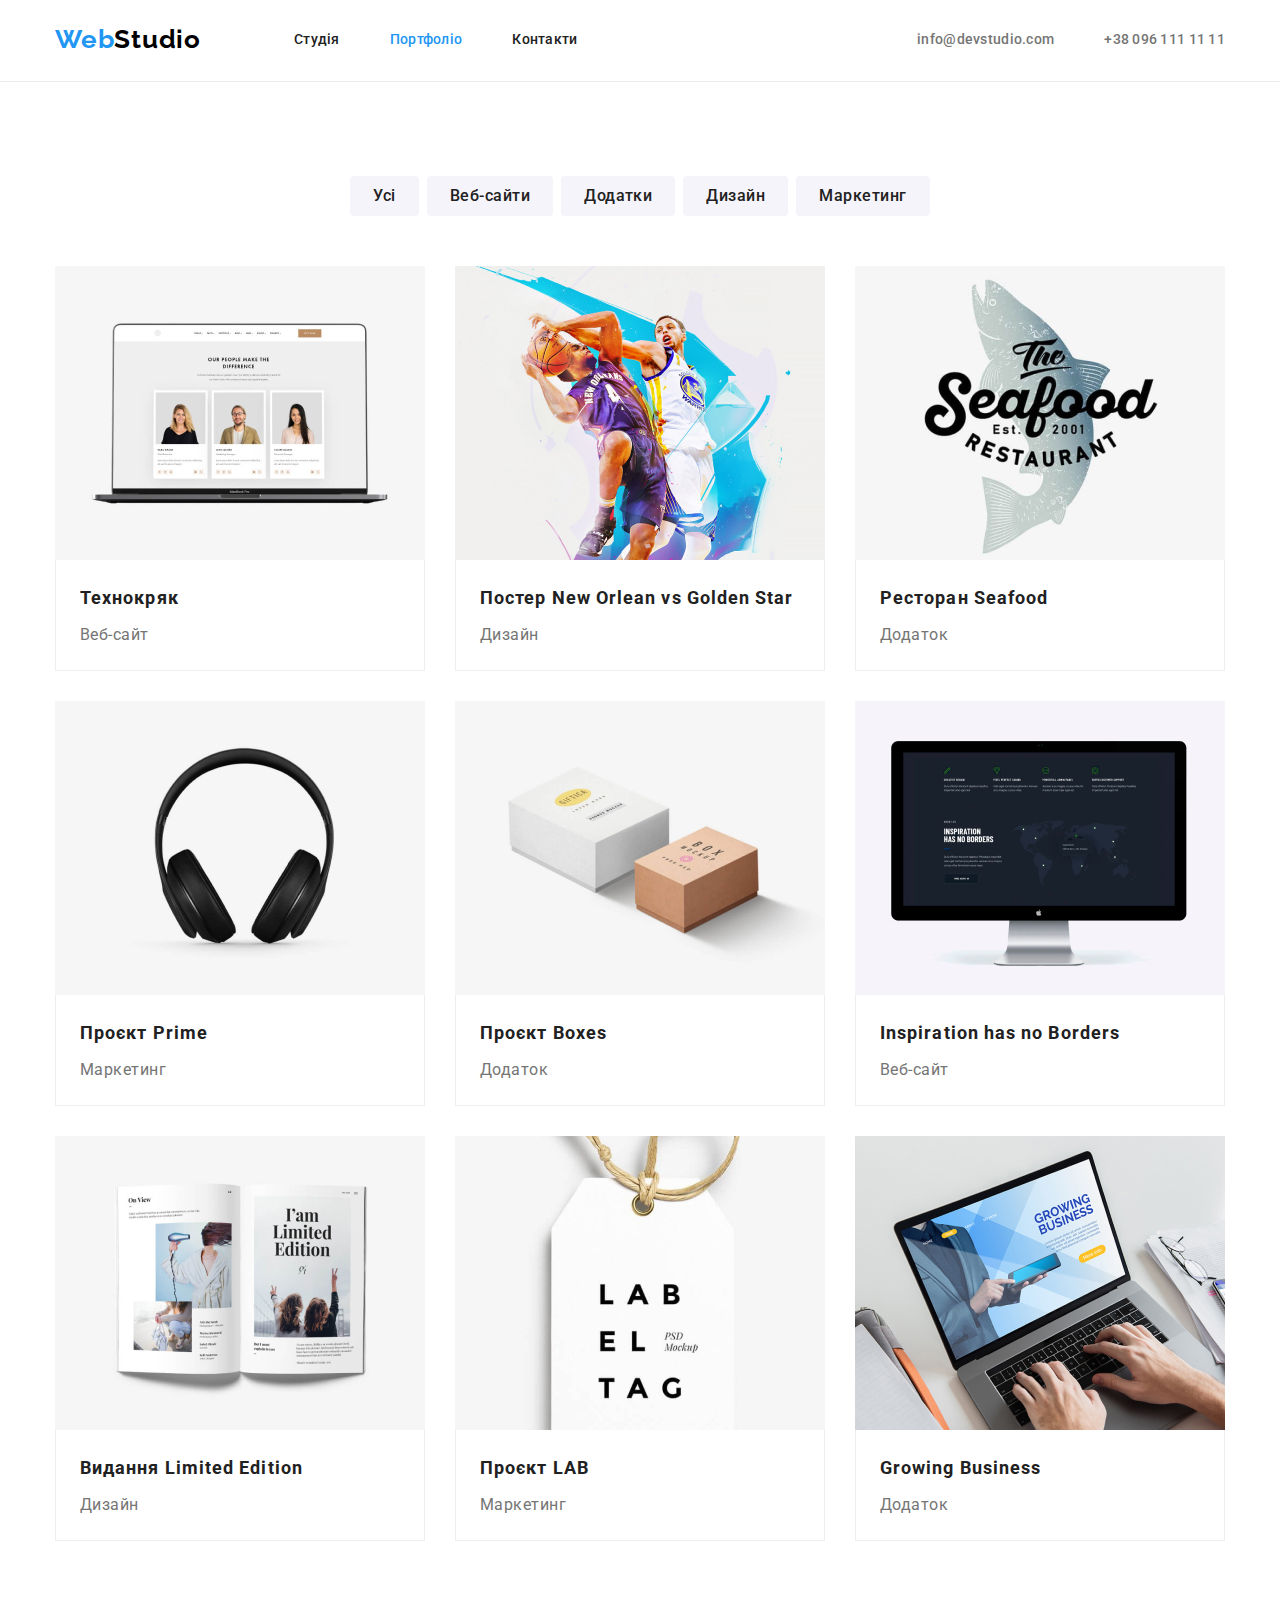
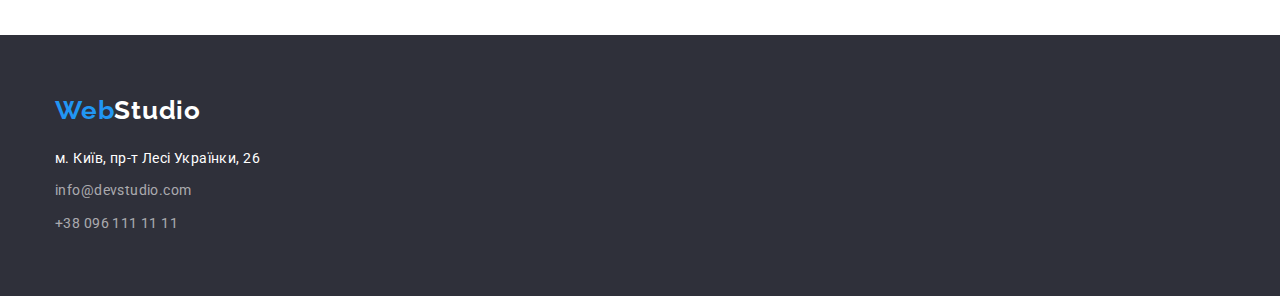
==== portfolio.html @ 36d1be77 "create new repo" ====
<!DOCTYPE html>
<html lang="uk">
  <head>
    <meta charset="UTF-8" />
    <meta http-equiv="X-UA-Compatible" content="IE=edge" />
    <meta name="viewport" content="width=device-width, initial-scale=1.0" />
    <title lang="en">Portfolio</title>
    <link rel="preconnect" href="https://fonts.googleapis.com" />
    <link rel="preconnect" href="https://fonts.gstatic.com" crossorigin />
    <link
      href="https://fonts.googleapis.com/css2?family=Raleway:ital,wght@0,700;1,700&family=Roboto:ital,wght@0,400;0,500;0,700;0,900;1,400;1,500;1,700;1,900&display=swap"
      rel="stylesheet"
    />
    <link
      rel="stylesheet"
      href="https://cdnjs.cloudflare.com/ajax/libs/modern-normalize/1.1.0/modern-normalize.css"
    />
    <link rel="stylesheet" href="./css/styles.css" />
  </head>
  <body>
    <!-- header -->
    <header class="header">
      <div class="main-nav container">
        <a href="./index.html" class="logo link">
          <span class="logo-web" lang="en">Web</span><span class="logo-studio" lang="en">Studio</span>
        </a>
        <nav>
          <ul class="site-nav list">
            <li class="header-item">
              <a href="./index.html" class="link ">Студія</a>
            </li>
            <li class="header-item">
              <a href="./portfolio.html" class="link current">Портфоліо</a>
            </li>
            <li class="header-item">
              <a href="#" class="link">Контакти</a>
            </li>
          </ul>
        </nav>
        <ul class="auth-nav list">
          <li class="auth-nav-item">
            <a href="mailto:info@devstudio.com" class="link contacts">info@devstudio.com</a>
          </li>
          <li class="auth-nav-item">
            <a href="tel:+380961111111" class="link contacts">+38 096 111 11 11</a>
          </li>
        </ul>
      </div>
    </header>
    <!-- main -->
    <main>
      <section class="portfolio">
        <div class="container">
          <h1 class="visually-hidden">Наші проєкти</h1>
          <!-- List of filtrs -->
          <ul class="portfolio-btn-list list">
            <li class="portfolio-btn-item"><button type="button" class="button">Усі</button></li>
            <li class="portfolio-btn-item">
              <button type="button" class="button">Веб-сайти</button>
            </li>
            <li class="portfolio-btn-item">
              <button type="button" class="button">Додатки</button>
            </li>
            <li class="portfolio-btn-item"><button type="button" class="button">Дизайн</button></li>
            <li class="portfolio-btn-item">
              <button type="button" class="button">Маркетинг</button>
            </li>
            </ul>
          <!-- List of projects -->
          <ul class="portfolio-list list">
            <li class="portfolio-item">
              <a href="" class="portfolio-link">
                <img src="./images/img_1.jpg" alt="Стартова сторінка вебсайту" width="370" />
                <div class="portfolio-dscr">
                  <h3 class="portfolio-title">Технокряк</h3>
                  <p class="portfolio-text">Веб-сайт</p>
                </div>
              </a>
            </li>
            <li class="portfolio-item">
              <a href="" class="portfolio-link">
                <img src="./images/img_2.jpg" alt="Постер" width="370" />
                <div class="portfolio-dscr">
                  <h3 class="portfolio-title">Постер New Orlean vs Golden Star</h3>
                  <p class="portfolio-text">Дизайн</p>
                </div>
              </a>
            </li>
            <li class="portfolio-item">
              <a href="" class="portfolio-link">
                <img src="./images/img_3.jpg" alt="Логотип ресторану" width="370" />
                <div class="portfolio-dscr">
                  <h3 class="portfolio-title">Ресторан Seafood</h3>
                  <p class="portfolio-text">Додаток</p>
                </div>
              </a>
            </li>
            <li class="portfolio-item">
              <a href="" class="portfolio-link">
                <img src="./images/img_4.jpg" alt="Навушники" width="370" />
                <div class="portfolio-dscr">
                  <h3 class="portfolio-title">Проєкт Prime</h3>
                  <p class="portfolio-text">Маркетинг</p>
                </div>
              </a>
            </li>
            <li class="portfolio-item">
              <a href="" class="portfolio-link">
                <img src="./images/img_5.jpg" alt="Зображення коробочок " width="370" />
                <div class="portfolio-dscr">
                  <h3 class="portfolio-title">Проєкт Boxes</h3>
                  <p class="portfolio-text">Додаток</p>
                </div>
              </a>
            </li>
            <li class="portfolio-item">
              <a href="" class="portfolio-link">
                <img src="./images/img_6.jpg" alt="Стартова сторінка вебсайту" width="370" />
                <div class="portfolio-dscr">
                  <h3 class="portfolio-title">Inspiration has no Borders</h3>
                  <p class="portfolio-text">Веб-сайт</p>
                </div>
              </a>
            </li>
            <li class="portfolio-item">
              <a href="" class="portfolio-link">
                <img src="./images/img_7.jpg" alt="Зображення книги" width="370" />
                <div class="portfolio-dscr">
                  <h3 class="portfolio-title">Видання Limited Edition</h3>
                  <p class="portfolio-text">Дизайн</p>
                </div>
              </a>
            </li>
            <li class="portfolio-item">
              <a href="" class="portfolio-link">
                <img src="./images/img_8.jpg" alt="Зображення етикетки" width="370" />
                <div class="portfolio-dscr">
                  <h3 class="portfolio-title">Проєкт LAB</h3>
                  <p class="portfolio-text">Маркетинг</p>
                </div>
              </a>
            </li>
            <li class="portfolio-item">
              <a href="" class="portfolio-link">
                <img src="./images/img_9.jpg" alt="Зображення ноутбуку" width="370" />
                <div class="portfolio-dscr">
                  <h3 class="portfolio-title">Growing Business</h3>
                  <p class="portfolio-text">Додаток</p>
                </div>
              </a>
            </li>
          </ul>
        </div>
      </section>
    </main>
    <!-- footer -->
    <footer class="footer">
      <div class="container">
        <a href="./index.html" class="link footer-logo">
          <span class="footer-logo-web" lang="en">Web</span><span class="footer-logo-studio" lang="en">Studio</span>
        </a>
        <address>
          <ul class="list">
            <li class="footer-item">
              <a
                href="https://goo.gl/maps/YVStPBYN47tz3UrX9"
                target="_blank"
                rel="noopener noreferrer nofollow"
                class="link"
                >м. Київ, пр-т Лесі Українки, 26
              </a>
            </li>
            <li class="footer-item">
              <a href="mailto:info@devstudio.com" class="link contacts">info@devstudio.com</a>
            </li>
            <li class="footer-item"><a href="tel:+380961111111" class="link contacts">+38 096 111 11 11</a></li>
          </ul>
        </address>
      </div>
    </footer>
  </body>
</html>
---- css/styles.css ----
:root {
  --color-text: #757575;
  --second-color-text: #212121;
  --third-color-text: #000000;
  --second-bg-color: #f5f4fa;
  --third-bg-color: #2f303a;
  --accent-color: #2196f3;
  --border-color: #ececec;
  --border-second-color:#eeeeee;
  --primary-white-color: #ffffff;
  --secondary-white-color: rgba(255, 255, 255, 0.6);
}
html {
  box-sizing: border-box;
}
*,
*::before,
*::after {
  box-sizing: inherit;
}
h1,
h2,
h3,
p,
ul {
  margin: 0;
  padding: 0;
}
body {
  background-color: var(--primary-white-color);
  font-family: 'Roboto', sans-serif;
  font-style: normal;
  font-size: 14px;
  line-height: 1.7;
  letter-spacing: 0.03em;
  color: var(--color-text);
}
.container {
  width: 1200px;
  margin: 0 auto;
  padding-left: 15px;
  padding-right: 15px;
}
img {
  display: block;
  width: 100%;
  height: auto;
}
/* header */
.header {
  background-color: var(--primary-white-color);
  border-bottom: 1px solid var(--border-color);
}
.main-nav {
  display: flex;
  align-items: center;
}
.header .list {
  list-style: none;
}
.header .link {
  text-decoration: none;
}
.header .link:hover,
.header .link:focus {
  color: var(--accent-color);
}
/* header logo */
.logo {
  display: block;
  margin-right: 93px;
  padding-top: 24px;
  padding-bottom: 25px;

}
.logo-web {
  font-family: 'Raleway';
  font-weight: 700;
  font-size: 26px;
  line-height: 1.19;
  letter-spacing: 0.03em;
  color: var(--accent-color);
}
.logo-studio {
  font-family: 'Raleway';
  font-weight: 700;
  font-size: 26px;
  line-height: 1.19;
  letter-spacing: 0.03em;
  color: var(--third-color-text);
}
/* navigation */
.site-nav {
  display: flex;
}
.header-item:not(:last-child) {
  margin-right: 50px;
}
.site-nav .link {
  display: block;
  padding-top: 32px;
  padding-bottom: 32px;
  text-decoration: none;
  font-weight: 500;
  font-size: 14px;
  line-height: 1.14;
  letter-spacing: 0.02em;
  color: var(--second-color-text);
}
.site-nav .link:hover,
.site-nav .link:focus {
  color: var(--accent-color);
}
.site-nav .link.current {
  color: var(--accent-color);
}
.auth-nav {
  display: flex;
  margin-left: auto;
}
.auth-nav-item:not(:last-child) {
  margin-right: 50px;
}
.auth-nav .link {
  display: block;
  padding-top: 32px;
  padding-bottom: 32px;
  color: var(--color-text);
  text-decoration: none;
  font-weight: 500;
  font-size: 14px;
  line-height: 1.14;
  letter-spacing: 0.02em;
}
.auth-nav .link:hover,
.auth-nav .link:focus {
  color: var(--accent-color);
}
/* hero */
.hero {
  background-color: var(--third-bg-color);
  padding-top: 200px;
  padding-bottom: 200px;
  text-align: center;
}
.hero-title {
  margin: 0 auto;
  max-width: 696px;
  color: var(--primary-white-color);
  font-weight: 900;
  font-size: 44px;
  line-height: 1.36;
  text-align: center;
  letter-spacing: 0.06em;
  text-transform: uppercase;
}
.hero-button {
  display: inline-block;
  border: 1px solid transparent;
  padding: 10px 32px;
  border-radius: 4px;
  margin-top: 30px;
  min-width: 216px;
  background-color: var(--accent-color);
  font-family: inherit;
  font-weight: 700;
  font-size: 16px;
  line-height: 1.9;
  text-align: center;
  letter-spacing: 0.06em;
  color: var(--primary-white-color);
  cursor: pointer;
}
/* features */
.features {
  padding-top: 94px;
  padding-bottom: 94px;
}
.visually-hidden {
  position: absolute;
  white-space: nowrap;
  width: 1px;
  height: 1px;
  overflow: hidden;
  border: 0;
  padding: 0;
  clip: rect(0 0 0 0);
  clip-path: inset(50%);
  margin: -1px;
}
.section-title {
  font-weight: 700;
  font-size: 36px;
  line-height: 1.17;
  text-align: center;
  letter-spacing: 0.03em;
  color: var(--second-color-text);
}
.features .list {
  padding: 0;
  margin: 0;
  list-style: none;
  display: flex;
  flex-wrap: wrap;
}
.features-item {
  width: calc((100% - 90px) / 4);
}
.features-item:not(:last-child) {
  margin-right: 30px;
}
.features-title {
  margin-top: 0;
  margin-bottom: 10px;
  font-weight: 700;
  font-size: 14px;
  line-height: 1.4;
  letter-spacing: 0.03em;
  text-transform: uppercase;
  color: var(--second-color-text);
}
/* images of examples */
.examples {
  padding-bottom: 94px;
}
.examples .section-title {
  margin-top: 0;
  margin-bottom: 50px;
}
.examples .list {
  padding: 0;
  margin: 0;
  display: flex;
  flex-wrap: wrap;
  list-style: none;
}
.examples-item {
  width: calc((100% - 60px) / 3);
}
.examples-item:not(:last-child) {
  margin-right: 30px;
}
/* our team */
.team {
  padding-top: 94px;
  padding-bottom: 94px;
  background-color: var(--second-bg-color);
  text-align: center;
}
.team .section-title {
  margin-bottom: 50px;
}
.team .list {
  list-style: none;
  display: flex;
  flex-wrap: wrap;
}
.team-item {
  width: calc((100% - 90px) / 4);
  background-color: var(--primary-white-color);
  box-shadow: 0px 1px 3px rgba(0, 0, 0, 0.12), 0px 1px 1px rgba(0, 0, 0, 0.14), 0px 2px 1px rgba(0, 0, 0, 0.2);
  border-radius: 0px 0px 4px 4px;
}
.team-item:not(:last-child) {
  margin-right: 30px;
}
.team-title {
  margin-top: 30px;
  margin-bottom: 10px;
  font-weight: 500;
  font-size: 16px;
  line-height: 1.19;
  text-align: center;
  letter-spacing: 0.03em;
  color: var(--second-color-text);
}
.team-text {
  margin-top: 0;
  margin-bottom: 30px;
  font-size: 16px;
  line-height: 1.19;
  text-align: center;
}
/* footer */
.footer {
  padding-top: 60px;
  padding-bottom: 60px;
  background-color: var(--third-bg-color);
}
/* footer logo */
.footer-logo {
  display: inline-block;
  margin-bottom: 20px;
  }
.footer-logo-web {
  font-family: 'Raleway';
  font-weight: 700;
  font-size: 26px;
  line-height: 1.19;
  letter-spacing: 0.03em;
  color: var(--accent-color);
}
.footer-logo-studio {
  font-family: 'Raleway';
  font-weight: 700;
  font-size: 26px;
  line-height: 1.19;
  letter-spacing: 0.03em;
  color: var(--primary-white-color);
}
/* address */
.footer .list {
  list-style: none;
  font-style: normal;
}
.footer .link {
  color: var(--primary-white-color);
  text-decoration: none;
}
.footer .link:hover,
.footer .link:focus {
  color: var(--accent-color);
}
.footer-item:not(:last-child) {
  margin-bottom: 9px;
}
.footer .contacts {
  color: var(--secondary-white-color);
}
/* portfolio */
.portfolio {
  padding-top: 94px;
  padding-bottom: 94px;
}
.portfolio .list {
  list-style: none;
}
.portfolio-btn-list {
  margin-bottom: 50px;
  display: flex;
  justify-content: center;
  /* margin-left: auto;
  margin-right: auto; */
}
/* button on portfolio */
.button {;
  padding: 6px 22px;
  display: inline-block;
  border: 1px solid transparent;
  border-radius: 4px;
  background-color: var(--second-bg-color);
  font-family: inherit;
  font-weight: 500;
  font-size: 16px;
  line-height: 1.62;
  text-align: center;
  letter-spacing: 0.03em;
  color: var(--second-color-text);
  cursor: pointer;
}
.portfolio-btn-item:not(:last-child) {
  margin-right: 8px;
}
.button:hover,
.button:focus {
  background-color: var(--accent-color);
  color: var(--primary-white-color);
  box-shadow: 0px 3px 1px rgba(0, 0, 0, 0.1), 0px 1px 2px rgba(0, 0, 0, 0.08), 0px 2px 2px rgba(0, 0, 0, 0.12);
}
/* list of projects */
.portfolio-link {
  text-decoration: none;
}
.portfolio-title {
  margin-bottom: 4px;
  font-weight: 700;
  font-size: 18px;
  line-height: 2;
  letter-spacing: 0.06em;
  color: var(--second-color-text);
}
.portfolio-list {
  display: flex;
  flex-wrap: wrap;
}
.portfolio-item {
  margin-right: 30px;
  margin-bottom: 30px;
  width: calc((100% - 60px) / 3);
}
.portfolio-item:nth-child(3n) {
  margin-right: 0;
}
.portfolio-item:nth-last-child(-n + 3) {
  margin-bottom: 0px;
}
.portfolio-dscr {
  padding: 20px 24px;
  border-left: 1px solid var(--border-second-color);
  border-right: 1px solid var(--border-second-color);
  border-bottom: 1px solid var(--border-second-color);
}
.portfolio-text {
  font-size: 16px;
  line-height: 1.88;
  letter-spacing: 0.03em;
  color: var(--color-text);
}
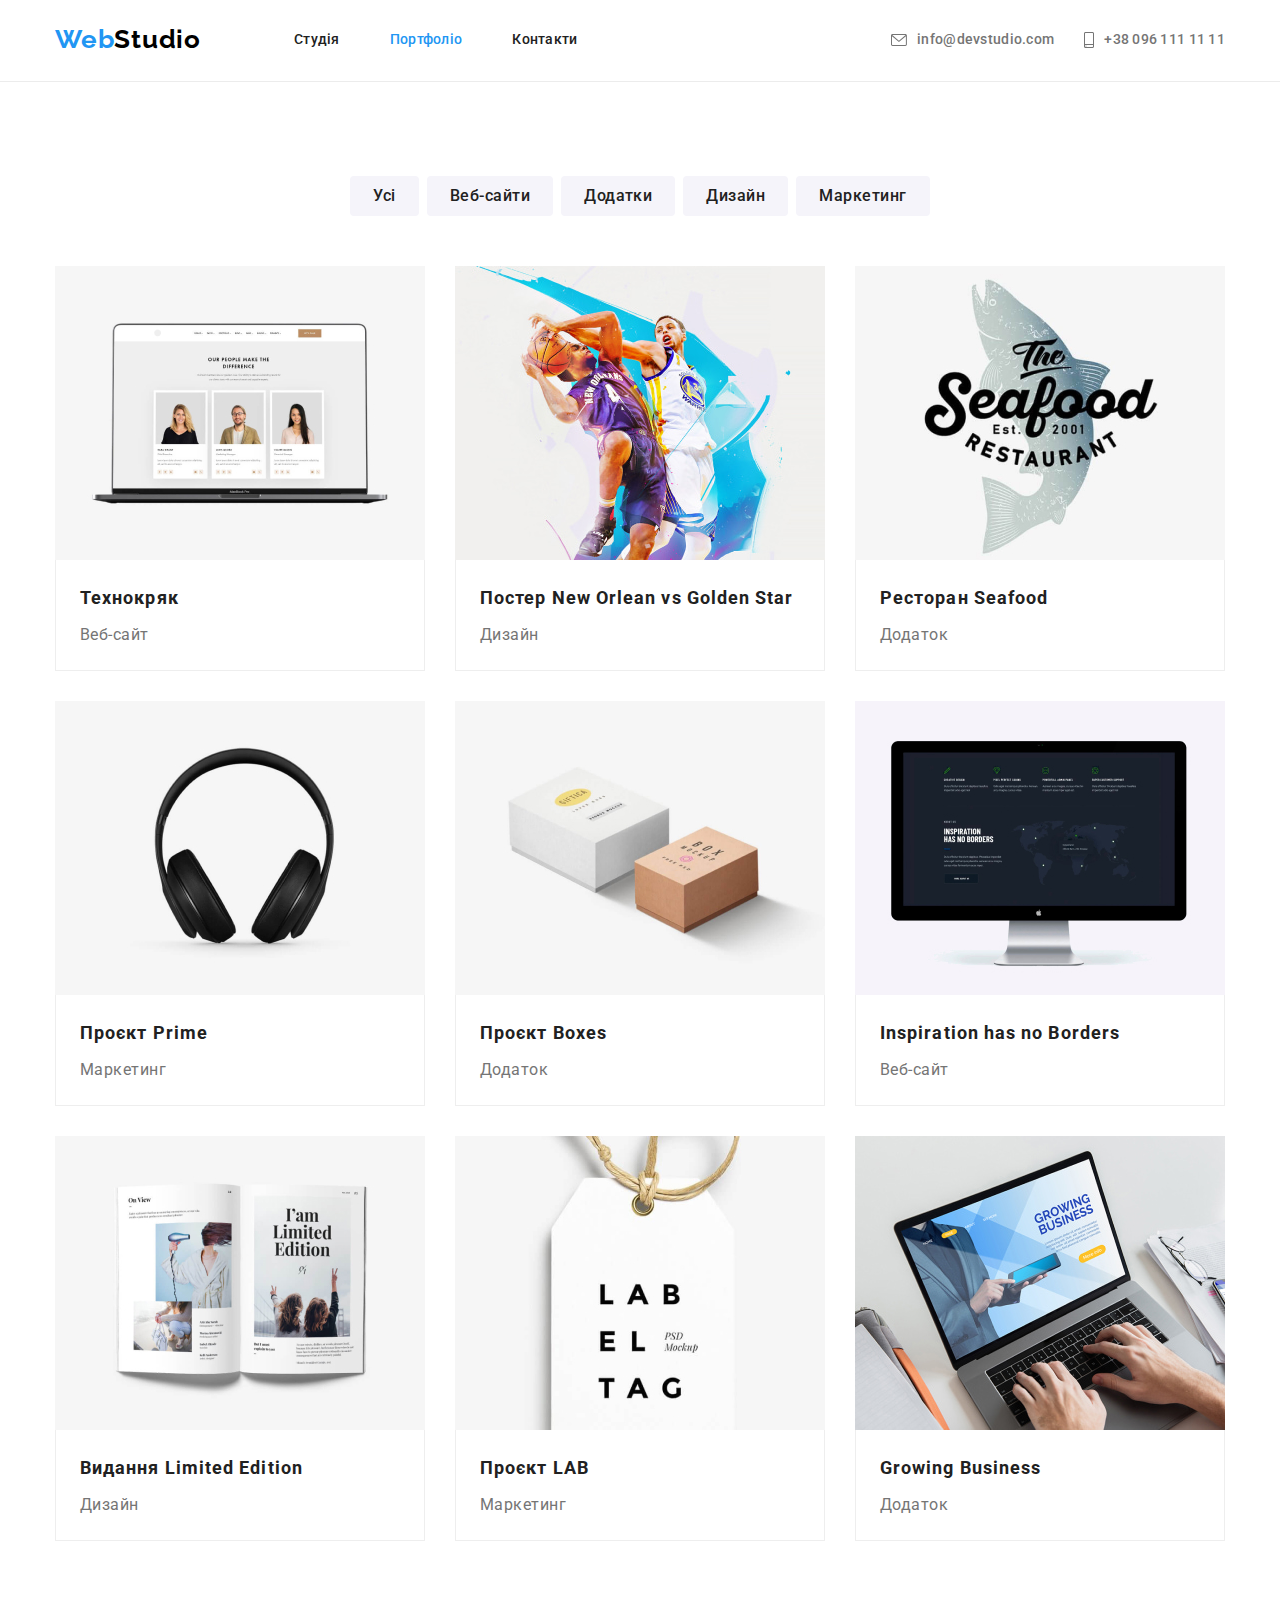
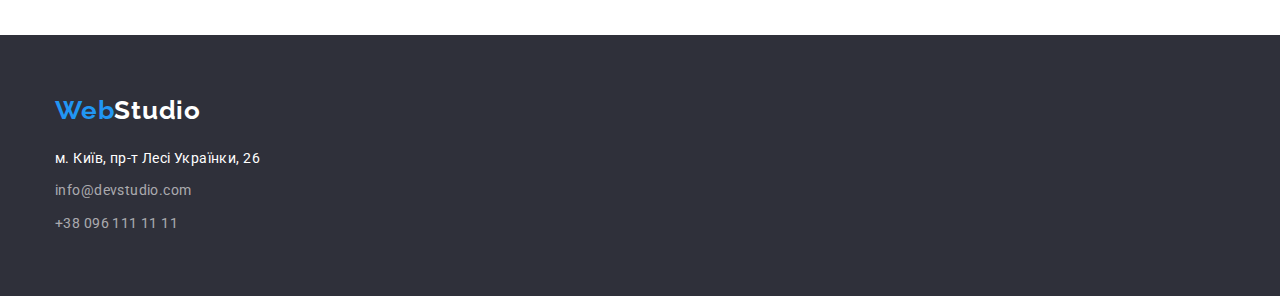
==== commit e7d033f4: "update portfolio header" ====
--- a/portfolio.html
+++ b/portfolio.html
@@ -22,12 +22,13 @@
     <header class="header">
       <div class="main-nav container">
         <a href="./index.html" class="logo link">
-          <span class="logo-web" lang="en">Web</span><span class="logo-studio" lang="en">Studio</span>
+          <span class="logo-web" lang="en">Web</span
+          ><span class="logo-studio" lang="en">Studio</span>
         </a>
         <nav>
           <ul class="site-nav list">
             <li class="header-item">
-              <a href="./index.html" class="link ">Студія</a>
+              <a href="./index.html" class="link">Студія</a>
             </li>
             <li class="header-item">
               <a href="./portfolio.html" class="link current">Портфоліо</a>
@@ -39,10 +40,17 @@
         </nav>
         <ul class="auth-nav list">
           <li class="auth-nav-item">
-            <a href="mailto:info@devstudio.com" class="link contacts">info@devstudio.com</a>
+            <a href="mailto:info@devstudio.com" class="link contacts-link">
+              <svg class="contacts-icon" width="16" height="12">
+                <use href="./images/icons.svg#icon-envelope"></use></svg
+              >info@devstudio.com</a
+            >
           </li>
           <li class="auth-nav-item">
-            <a href="tel:+380961111111" class="link contacts">+38 096 111 11 11</a>
+            <a href="tel:+380961111111" class="link contacts-link">
+              <svg class="contacts-icon" width="10" height="16">
+                <use href="./images/icons.svg#icon-smartphone"></use></svg
+              >+38 096 111 11 11</a>
           </li>
         </ul>
       </div>
--- a/css/styles.css
+++ b/css/styles.css
@@ -4,11 +4,13 @@
   --third-color-text: #000000;
   --second-bg-color: #f5f4fa;
   --third-bg-color: #2f303a;
+  --fourth-bg-color: #C4C4C4;
   --accent-color: #2196f3;
   --border-color: #ececec;
   --border-second-color:#eeeeee;
   --primary-white-color: #ffffff;
   --secondary-white-color: rgba(255, 255, 255, 0.6);
+  --color-social-media: #AFB1B8;
 }
 html {
   box-sizing: border-box;
@@ -45,136 +47,6 @@
   display: block;
   width: 100%;
   height: auto;
-}
-/* header */
-.header {
-  background-color: var(--primary-white-color);
-  border-bottom: 1px solid var(--border-color);
-}
-.main-nav {
-  display: flex;
-  align-items: center;
-}
-.header .list {
-  list-style: none;
-}
-.header .link {
-  text-decoration: none;
-}
-.header .link:hover,
-.header .link:focus {
-  color: var(--accent-color);
-}
-/* header logo */
-.logo {
-  display: block;
-  margin-right: 93px;
-  padding-top: 24px;
-  padding-bottom: 25px;
-
-}
-.logo-web {
-  font-family: 'Raleway';
-  font-weight: 700;
-  font-size: 26px;
-  line-height: 1.19;
-  letter-spacing: 0.03em;
-  color: var(--accent-color);
-}
-.logo-studio {
-  font-family: 'Raleway';
-  font-weight: 700;
-  font-size: 26px;
-  line-height: 1.19;
-  letter-spacing: 0.03em;
-  color: var(--third-color-text);
-}
-/* navigation */
-.site-nav {
-  display: flex;
-}
-.header-item:not(:last-child) {
-  margin-right: 50px;
-}
-.site-nav .link {
-  display: block;
-  padding-top: 32px;
-  padding-bottom: 32px;
-  text-decoration: none;
-  font-weight: 500;
-  font-size: 14px;
-  line-height: 1.14;
-  letter-spacing: 0.02em;
-  color: var(--second-color-text);
-}
-.site-nav .link:hover,
-.site-nav .link:focus {
-  color: var(--accent-color);
-}
-.site-nav .link.current {
-  color: var(--accent-color);
-}
-.auth-nav {
-  display: flex;
-  margin-left: auto;
-}
-.auth-nav-item:not(:last-child) {
-  margin-right: 50px;
-}
-.auth-nav .link {
-  display: block;
-  padding-top: 32px;
-  padding-bottom: 32px;
-  color: var(--color-text);
-  text-decoration: none;
-  font-weight: 500;
-  font-size: 14px;
-  line-height: 1.14;
-  letter-spacing: 0.02em;
-}
-.auth-nav .link:hover,
-.auth-nav .link:focus {
-  color: var(--accent-color);
-}
-/* hero */
-.hero {
-  background-color: var(--third-bg-color);
-  padding-top: 200px;
-  padding-bottom: 200px;
-  text-align: center;
-}
-.hero-title {
-  margin: 0 auto;
-  max-width: 696px;
-  color: var(--primary-white-color);
-  font-weight: 900;
-  font-size: 44px;
-  line-height: 1.36;
-  text-align: center;
-  letter-spacing: 0.06em;
-  text-transform: uppercase;
-}
-.hero-button {
-  display: inline-block;
-  border: 1px solid transparent;
-  padding: 10px 32px;
-  border-radius: 4px;
-  margin-top: 30px;
-  min-width: 216px;
-  background-color: var(--accent-color);
-  font-family: inherit;
-  font-weight: 700;
-  font-size: 16px;
-  line-height: 1.9;
-  text-align: center;
-  letter-spacing: 0.06em;
-  color: var(--primary-white-color);
-  cursor: pointer;
-}
-/* features */
-.features {
-  padding-top: 94px;
-  padding-bottom: 94px;
 }
 .visually-hidden {
   position: absolute;
@@ -188,6 +60,149 @@
   clip-path: inset(50%);
   margin: -1px;
 }
+/* header */
+.header {
+  background-color: var(--primary-white-color);
+  border-bottom: 1px solid var(--border-color);
+}
+.main-nav {
+  display: flex;
+  align-items: center;
+}
+.header .list {
+  list-style: none;
+}
+.header .link {
+  text-decoration: none;
+}
+.header .link:hover,
+.header .link:focus {
+  color: var(--accent-color);
+}
+/* header logo */
+.logo {
+  display: block;
+  margin-right: 93px;
+  padding-top: 24px;
+  padding-bottom: 25px;
+
+}
+.logo-web {
+  font-family: 'Raleway';
+  font-weight: 700;
+  font-size: 26px;
+  line-height: 1.19;
+  letter-spacing: 0.03em;
+  color: var(--accent-color);
+}
+.logo-studio {
+  font-family: 'Raleway';
+  font-weight: 700;
+  font-size: 26px;
+  line-height: 1.19;
+  letter-spacing: 0.03em;
+  color: var(--third-color-text);
+}
+/* navigation */
+.site-nav {
+  display: flex;
+}
+.header-item:not(:last-child) {
+  margin-right: 50px;
+}
+.site-nav .link {
+  display: block;
+  padding-top: 32px;
+  padding-bottom: 32px;
+  text-decoration: none;
+  font-weight: 500;
+  font-size: 14px;
+  line-height: 1.14;
+  letter-spacing: 0.02em;
+  color: var(--second-color-text);
+}
+.site-nav .link:hover,
+.site-nav .link:focus {
+  color: var(--accent-color);
+}
+.site-nav .link.current {
+  color: var(--accent-color);
+}
+.auth-nav {
+  display: flex;
+  margin-left: auto;
+}
+.auth-nav-item:not(:last-child) {
+  margin-right: 30px;
+}
+.auth-nav .contacts-link {
+  display: flex;
+  padding-top: 32px;
+  padding-bottom: 32px;
+  color: var(--color-text);
+  text-decoration: none;
+  font-weight: 500;
+  font-size: 14px;
+  line-height: 1.14;
+  letter-spacing: 0.02em;
+  align-items: center;
+}
+.auth-nav .contacts-link:hover,
+.auth-nav .contacts-link:focus {
+  color: var(--accent-color);
+}
+.contacts-icon {
+  margin-right: 10px;
+  fill: currentColor;
+}
+/* hero */
+.hero {
+  padding-top: 200px;
+  padding-bottom: 200px;
+  margin-left: auto;
+  margin-right: auto;
+  text-align: center;
+  max-width: 1600px;
+  height: 600px;
+  background-image: linear-gradient(to right, rgba(47, 48, 58, 0.4), rgba(47, 48, 58, 0.4)), url("../images/imghero.jpg");
+  background-repeat: no-repeat;
+  background-position: center;
+  background-size: cover;
+  background-color: var(--fourth-bg-color);
+}
+.hero-title {
+  margin: 0 auto;
+  max-width: 696px;
+  color: var(--primary-white-color);
+  font-weight: 900;
+  font-size: 44px;
+  line-height: 1.36;
+  text-align: center;
+  letter-spacing: 0.06em;
+  text-transform: uppercase;
+}
+.hero-button {
+  display: inline-block;
+  border: 1px solid transparent;
+  padding: 10px 32px;
+  border-radius: 4px;
+  margin-top: 30px;
+  min-width: 216px;
+  background-color: var(--accent-color);
+  font-family: inherit;
+  font-weight: 700;
+  font-size: 16px;
+  line-height: 1.9;
+  text-align: center;
+  letter-spacing: 0.06em;
+  color: var(--primary-white-color);
+  cursor: pointer;
+}
+/* features */
+.features {
+  padding-top: 94px;
+  padding-bottom: 94px;
+}
 .section-title {
   font-weight: 700;
   font-size: 36px;
@@ -208,6 +223,16 @@
 }
 .features-item:not(:last-child) {
   margin-right: 30px;
+}
+.features-icon {
+  /* display: flex; */
+  padding: 25px 100px;
+  margin-bottom: 30px;
+  height: 120px;
+  background-color: var(--second-bg-color);
+  border-radius: 4px;
+  /* justify-content: center;
+  align-items: center; */
 }
 .features-title {
   margin-top: 0;
@@ -253,9 +278,10 @@
 .team .list {
   list-style: none;
   display: flex;
-  flex-wrap: wrap;
+  /* flex-wrap: wrap; */
 }
 .team-item {
+  padding-bottom: 30px;
   width: calc((100% - 90px) / 4);
   background-color: var(--primary-white-color);
   box-shadow: 0px 1px 3px rgba(0, 0, 0, 0.12), 0px 1px 1px rgba(0, 0, 0, 0.14), 0px 2px 1px rgba(0, 0, 0, 0.2);
@@ -276,10 +302,76 @@
 }
 .team-text {
   margin-top: 0;
-  margin-bottom: 30px;
+  margin-bottom: 16px;
   font-size: 16px;
   line-height: 1.19;
   text-align: center;
+}
+.team-list .social-icons {
+  display: flex;
+  justify-content: center;
+}
+.team-list .social-item {
+  width: 44px;
+  height: 44px;
+  }
+.team-list .social-item:not(:last-child) {
+  margin-right: 10px;
+}
+.team-list .social-link {
+  width: 100%;
+  height: 100%;
+  display: flex;
+  align-items: center;
+  justify-content: center;
+  color: var(--color-social-media);
+  border-radius: 50%;
+}
+.team-list .social-link:hover,
+.team-list .social-link:focus {
+  background-color: var(--accent-color);
+  color: var(--primary-white-color);
+}
+.team-list .social-icon {
+  fill: currentColor;
+}
+/* clients */
+.clients {
+  padding-top: 94px;
+  padding-bottom: 94px;
+}
+.clients .section-title {
+  margin-bottom: 50px;
+}
+.clients-list {
+  display: flex;
+  justify-content: center;
+  list-style: none;
+}
+.clients-item {
+  width: 170px;
+  height: 92px;
+  
+}
+.clients-item:not(:last-child) {
+  margin-right: 30px;
+}
+.clients-link {
+  width: 100%;
+  height: 100%;
+  display: flex;
+  justify-content: center;
+  align-items: center;
+  color: var(--color-social-media);
+  border: 1px solid var(--color-social-media);
+  border-radius: 4px;
+}
+.clients-link:hover,
+.clients-link:focus {
+  color: var(--accent-color);
+}
+.clients-icon {
+  fill: currentColor;
 }
 /* footer */
 .footer {
@@ -307,6 +399,7 @@
   line-height: 1.19;
   letter-spacing: 0.03em;
   color: var(--primary-white-color);
+  border-radius: 4px;
 }
 /* address */
 .footer .list {
@@ -339,11 +432,11 @@
   margin-bottom: 50px;
   display: flex;
   justify-content: center;
-  /* margin-left: auto;
-  margin-right: auto; */
+  margin-left: auto;
+  margin-right: auto;
 }
 /* button on portfolio */
-.button {;
+.button {
   padding: 6px 22px;
   display: inline-block;
   border: 1px solid transparent;
@@ -394,6 +487,9 @@
 .portfolio-item:nth-last-child(-n + 3) {
   margin-bottom: 0px;
 }
+.portfolio-item:hover {
+  box-shadow: 0px 1px 1px rgba(0, 0, 0, 0.12), 0px 4px 4px rgba(0, 0, 0, 0.06), 1px 4px 6px rgba(0, 0, 0, 0.16);
+}
 .portfolio-dscr {
   padding: 20px 24px;
   border-left: 1px solid var(--border-second-color);
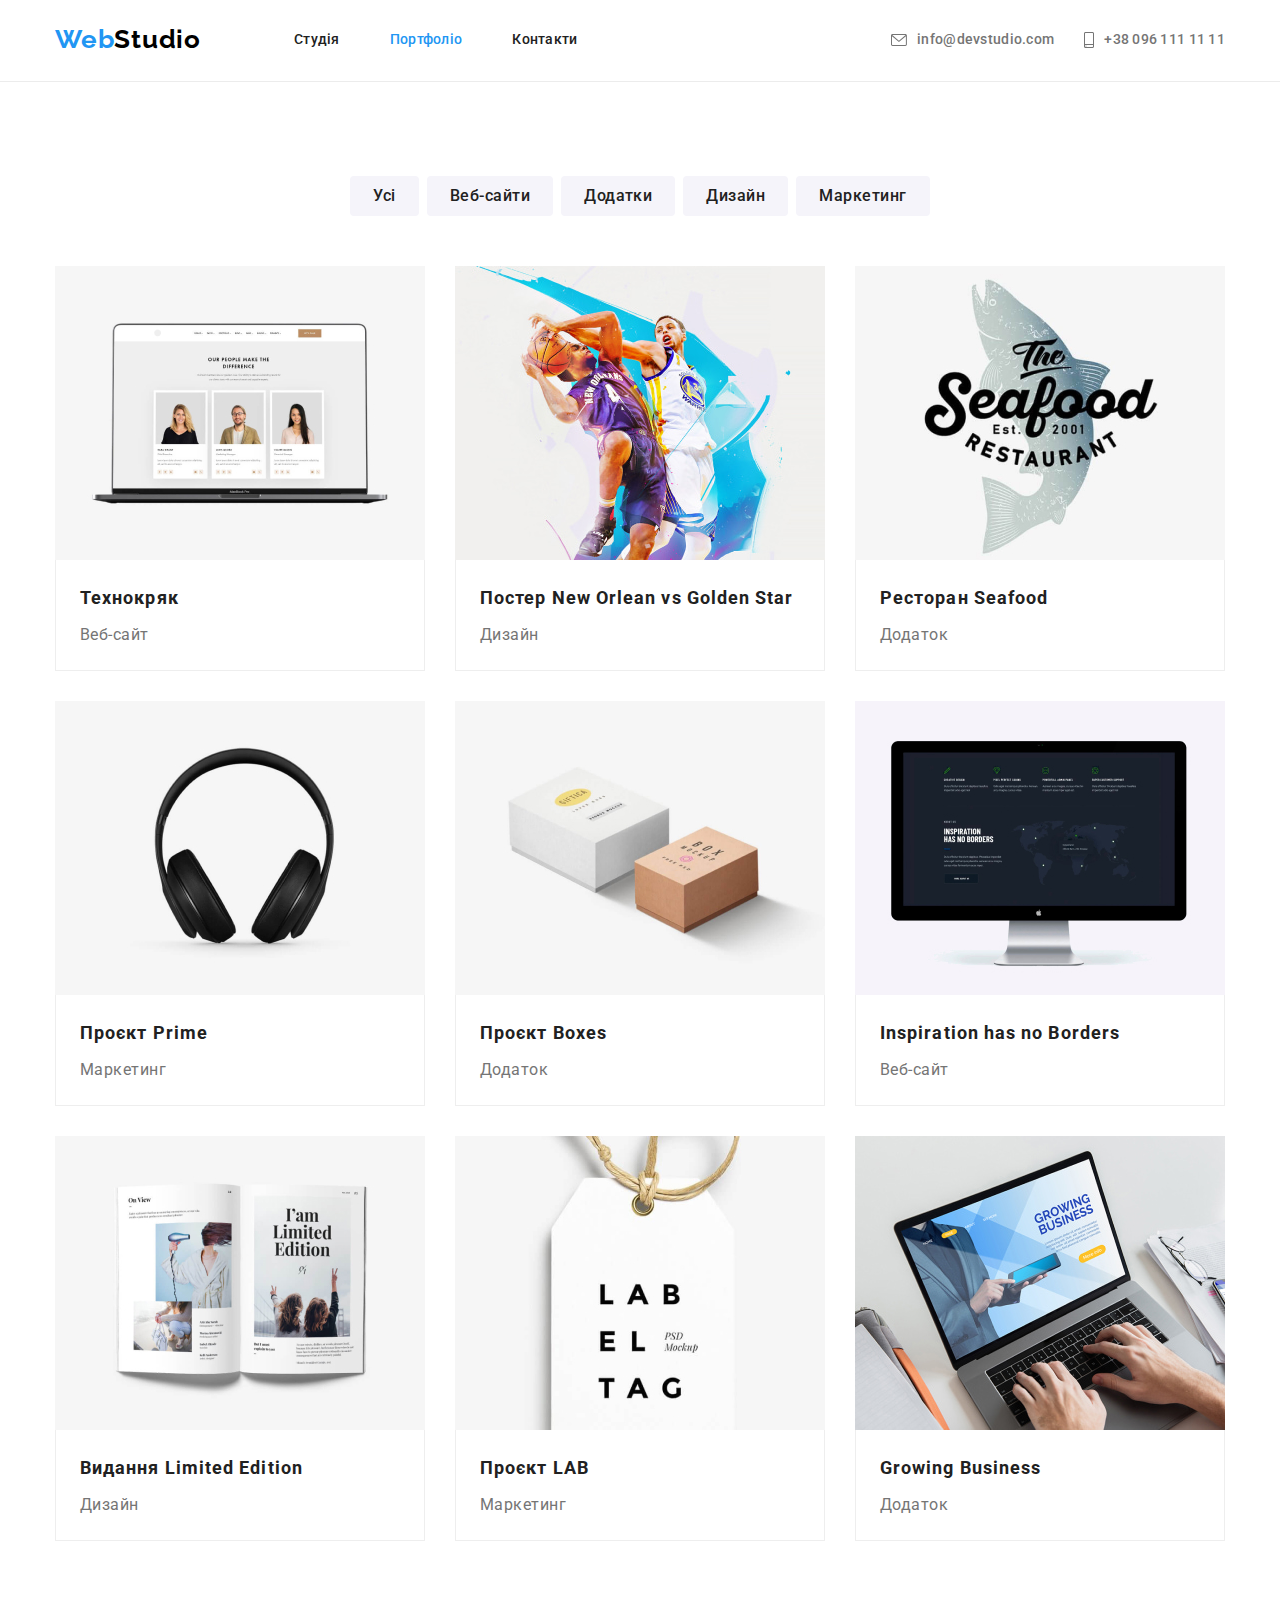
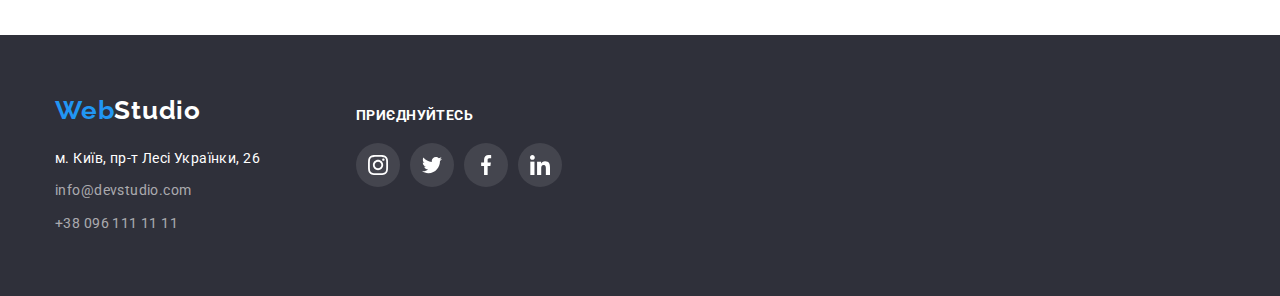
==== commit 35d534db: "add footer icon" ====
--- a/portfolio.html
+++ b/portfolio.html
@@ -163,27 +163,65 @@
     </main>
     <!-- footer -->
     <footer class="footer">
-      <div class="container">
-        <a href="./index.html" class="link footer-logo">
-          <span class="footer-logo-web" lang="en">Web</span><span class="footer-logo-studio" lang="en">Studio</span>
-        </a>
-        <address>
-          <ul class="list">
-            <li class="footer-item">
-              <a
-                href="https://goo.gl/maps/YVStPBYN47tz3UrX9"
-                target="_blank"
-                rel="noopener noreferrer nofollow"
-                class="link"
-                >м. Київ, пр-т Лесі Українки, 26
-              </a>
-            </li>
-            <li class="footer-item">
-              <a href="mailto:info@devstudio.com" class="link contacts">info@devstudio.com</a>
-            </li>
-            <li class="footer-item"><a href="tel:+380961111111" class="link contacts">+38 096 111 11 11</a></li>
-          </ul>
-        </address>
+      <div class="footer-address-social container">
+        <div class="footer-address-list">
+            <a href="./index.html" class="link footer-logo">
+              <span class="footer-logo-web" lang="en">Web</span
+              ><span class="footer-logo-studio" lang="en">Studio</span>
+            </a>
+            <address>
+              <ul class="list">
+                <li class="footer-item">
+                  <a
+                    href="https://goo.gl/maps/YVStPBYN47tz3UrX9"
+                    target="_blank"
+                    rel="noopener noreferrer nofollow"
+                    class="link"
+                    >м. Київ, пр-т Лесі Українки, 26
+                  </a>
+                </li>
+                <li class="footer-item">
+                  <a href="mailto:info@devstudio.com" class="link contacts">info@devstudio.com</a>
+                </li>
+                <li class="footer-item">
+                  <a href="tel:+380961111111" class="link contacts">+38 096 111 11 11</a>
+                </li>
+              </ul>
+            </address>
+          </div>
+          <div class="footer-social-media">
+            <h3 class="footer-social-title">приєднуйтесь</h3>
+            <ul class="footer-social-list">
+              <li class="footer-social-item">
+                <a href="" class="footer-social-link">
+                  <svg class="footer-social-icon width="20" height="20">
+                    <use href="./images/icons.svg#icon-instagram"></use>
+                  </svg>
+                </a>
+              </li>
+              <li class="footer-social-item">
+                <a href="" class="footer-social-link">
+                  <svg class="footer-social-icon" width="20" height="20">
+                    <use href="./images/icons.svg#icon-twitter"></use>
+                  </svg>
+                </a>
+              </li>
+              <li class="footer-social-item">
+                <a href="" class="footer-social-link">
+                  <svg class="footer-social-icon" width="20" height="20">
+                    <use href="./images/icons.svg#icon-facebook"></use>
+                  </svg>
+                </a>
+              </li>
+              <li class="footer-social-item">
+                <a href="" class="footer-social-link">
+                  <svg class="footer-social-icon" width="20" height="20">
+                    <use href="./images/icons.svg#icon-linkedin"></use>
+                  </svg>
+                </a>
+              </li>
+            </ul>
+          </div>
       </div>
     </footer>
   </body>
--- a/css/styles.css
+++ b/css/styles.css
@@ -4,13 +4,13 @@
   --third-color-text: #000000;
   --second-bg-color: #f5f4fa;
   --third-bg-color: #2f303a;
-  --fourth-bg-color: #C4C4C4;
+  --fourth-bg-color: #c4c4c4;
   --accent-color: #2196f3;
   --border-color: #ececec;
-  --border-second-color:#eeeeee;
+  --border-second-color: #eeeeee;
   --primary-white-color: #ffffff;
   --secondary-white-color: rgba(255, 255, 255, 0.6);
-  --color-social-media: #AFB1B8;
+  --color-social-media: #afb1b8;
 }
 html {
   box-sizing: border-box;
@@ -85,7 +85,6 @@
   margin-right: 93px;
   padding-top: 24px;
   padding-bottom: 25px;
-
 }
 .logo-web {
   font-family: 'Raleway';
@@ -164,7 +163,8 @@
   text-align: center;
   max-width: 1600px;
   height: 600px;
-  background-image: linear-gradient(to right, rgba(47, 48, 58, 0.4), rgba(47, 48, 58, 0.4)), url("../images/imghero.jpg");
+  background-image: linear-gradient(to right, rgba(47, 48, 58, 0.4), rgba(47, 48, 58, 0.4)),
+    url('../images/imghero.jpg');
   background-repeat: no-repeat;
   background-position: center;
   background-size: cover;
@@ -284,7 +284,8 @@
   padding-bottom: 30px;
   width: calc((100% - 90px) / 4);
   background-color: var(--primary-white-color);
-  box-shadow: 0px 1px 3px rgba(0, 0, 0, 0.12), 0px 1px 1px rgba(0, 0, 0, 0.14), 0px 2px 1px rgba(0, 0, 0, 0.2);
+  box-shadow: 0px 1px 3px rgba(0, 0, 0, 0.12), 0px 1px 1px rgba(0, 0, 0, 0.14),
+    0px 2px 1px rgba(0, 0, 0, 0.2);
   border-radius: 0px 0px 4px 4px;
 }
 .team-item:not(:last-child) {
@@ -314,7 +315,7 @@
 .team-list .social-item {
   width: 44px;
   height: 44px;
-  }
+}
 .team-list .social-item:not(:last-child) {
   margin-right: 10px;
 }
@@ -351,7 +352,6 @@
 .clients-item {
   width: 170px;
   height: 92px;
-  
 }
 .clients-item:not(:last-child) {
   margin-right: 30px;
@@ -383,7 +383,7 @@
 .footer-logo {
   display: inline-block;
   margin-bottom: 20px;
-  }
+}
 .footer-logo-web {
   font-family: 'Raleway';
   font-weight: 700;
@@ -406,6 +406,13 @@
   list-style: none;
   font-style: normal;
 }
+.footer-address-social {
+  display: flex;
+}
+.footer-address-list {
+  width: 231px;
+  margin-right: 70px;
+}
 .footer .link {
   color: var(--primary-white-color);
   text-decoration: none;
@@ -419,6 +426,48 @@
 }
 .footer .contacts {
   color: var(--secondary-white-color);
+}
+.footer-social-media {
+  padding-top: 12px;
+  width: 206px;
+}
+.footer-social-title {
+  margin-bottom: 20px;
+  font-weight: 700;
+  font-size: 14px;
+  line-height: 16px;
+  letter-spacing: 0.03em;
+  text-transform: uppercase;
+  color: var(--primary-white-color);
+}
+.footer-social-list {
+  display: flex;
+  justify-content: center;
+  list-style: none;
+}
+.footer-social-item {
+  width: 44px;
+  height: 44px;
+}
+.footer-social-item:not(:last-child) {
+  margin-right: 10px;
+}
+.footer-social-link {
+  width: 100%;
+  height: 100%;
+  display: flex;
+  align-items: center;
+  justify-content: center;
+  color: var(--primary-white-color);
+  background-color: rgba(255, 255, 255, 0.1);
+  border-radius: 50%;
+}
+.footer-social-link:hover,
+.footer-social-link:focus {
+  background-color: var(--accent-color);
+}
+.footer-social-icon {
+  fill: currentColor;
 }
 /* portfolio */
 .portfolio {
@@ -458,7 +507,8 @@
 .button:focus {
   background-color: var(--accent-color);
   color: var(--primary-white-color);
-  box-shadow: 0px 3px 1px rgba(0, 0, 0, 0.1), 0px 1px 2px rgba(0, 0, 0, 0.08), 0px 2px 2px rgba(0, 0, 0, 0.12);
+  box-shadow: 0px 3px 1px rgba(0, 0, 0, 0.1), 0px 1px 2px rgba(0, 0, 0, 0.08),
+    0px 2px 2px rgba(0, 0, 0, 0.12);
 }
 /* list of projects */
 .portfolio-link {
@@ -488,7 +538,8 @@
   margin-bottom: 0px;
 }
 .portfolio-item:hover {
-  box-shadow: 0px 1px 1px rgba(0, 0, 0, 0.12), 0px 4px 4px rgba(0, 0, 0, 0.06), 1px 4px 6px rgba(0, 0, 0, 0.16);
+  box-shadow: 0px 1px 1px rgba(0, 0, 0, 0.12), 0px 4px 4px rgba(0, 0, 0, 0.06),
+    1px 4px 6px rgba(0, 0, 0, 0.16);
 }
 .portfolio-dscr {
   padding: 20px 24px;
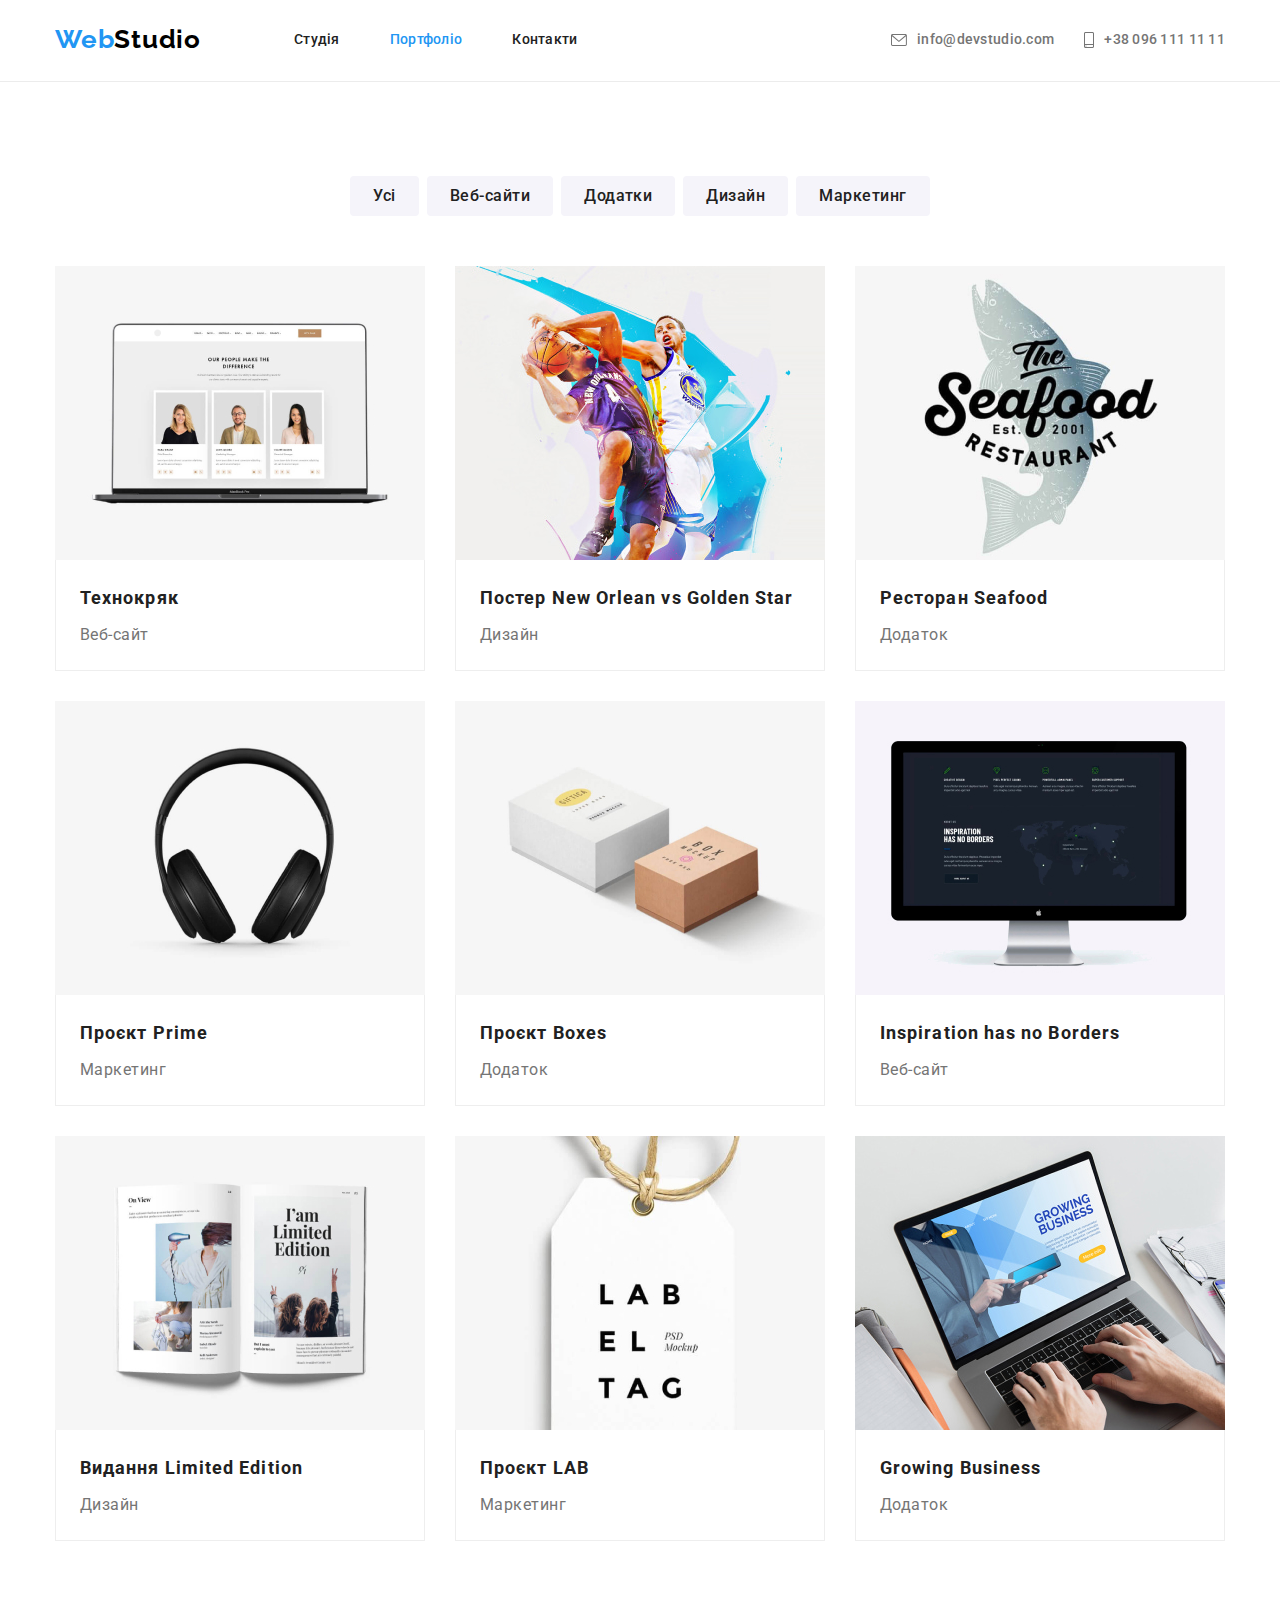
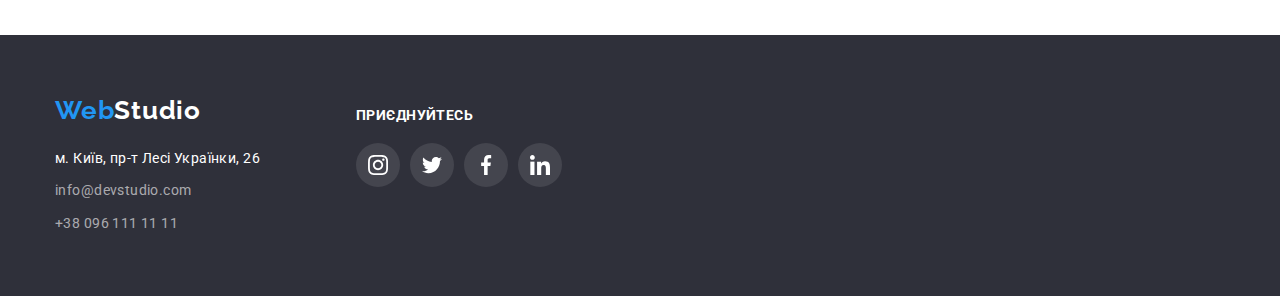
==== commit 25d637b6: "fixed errors" ====
--- a/portfolio.html
+++ b/portfolio.html
@@ -194,7 +194,7 @@
             <ul class="footer-social-list">
               <li class="footer-social-item">
                 <a href="" class="footer-social-link">
-                  <svg class="footer-social-icon width="20" height="20">
+                  <svg class="footer-social-icon" width="20" height="20">
                     <use href="./images/icons.svg#icon-instagram"></use>
                   </svg>
                 </a>
